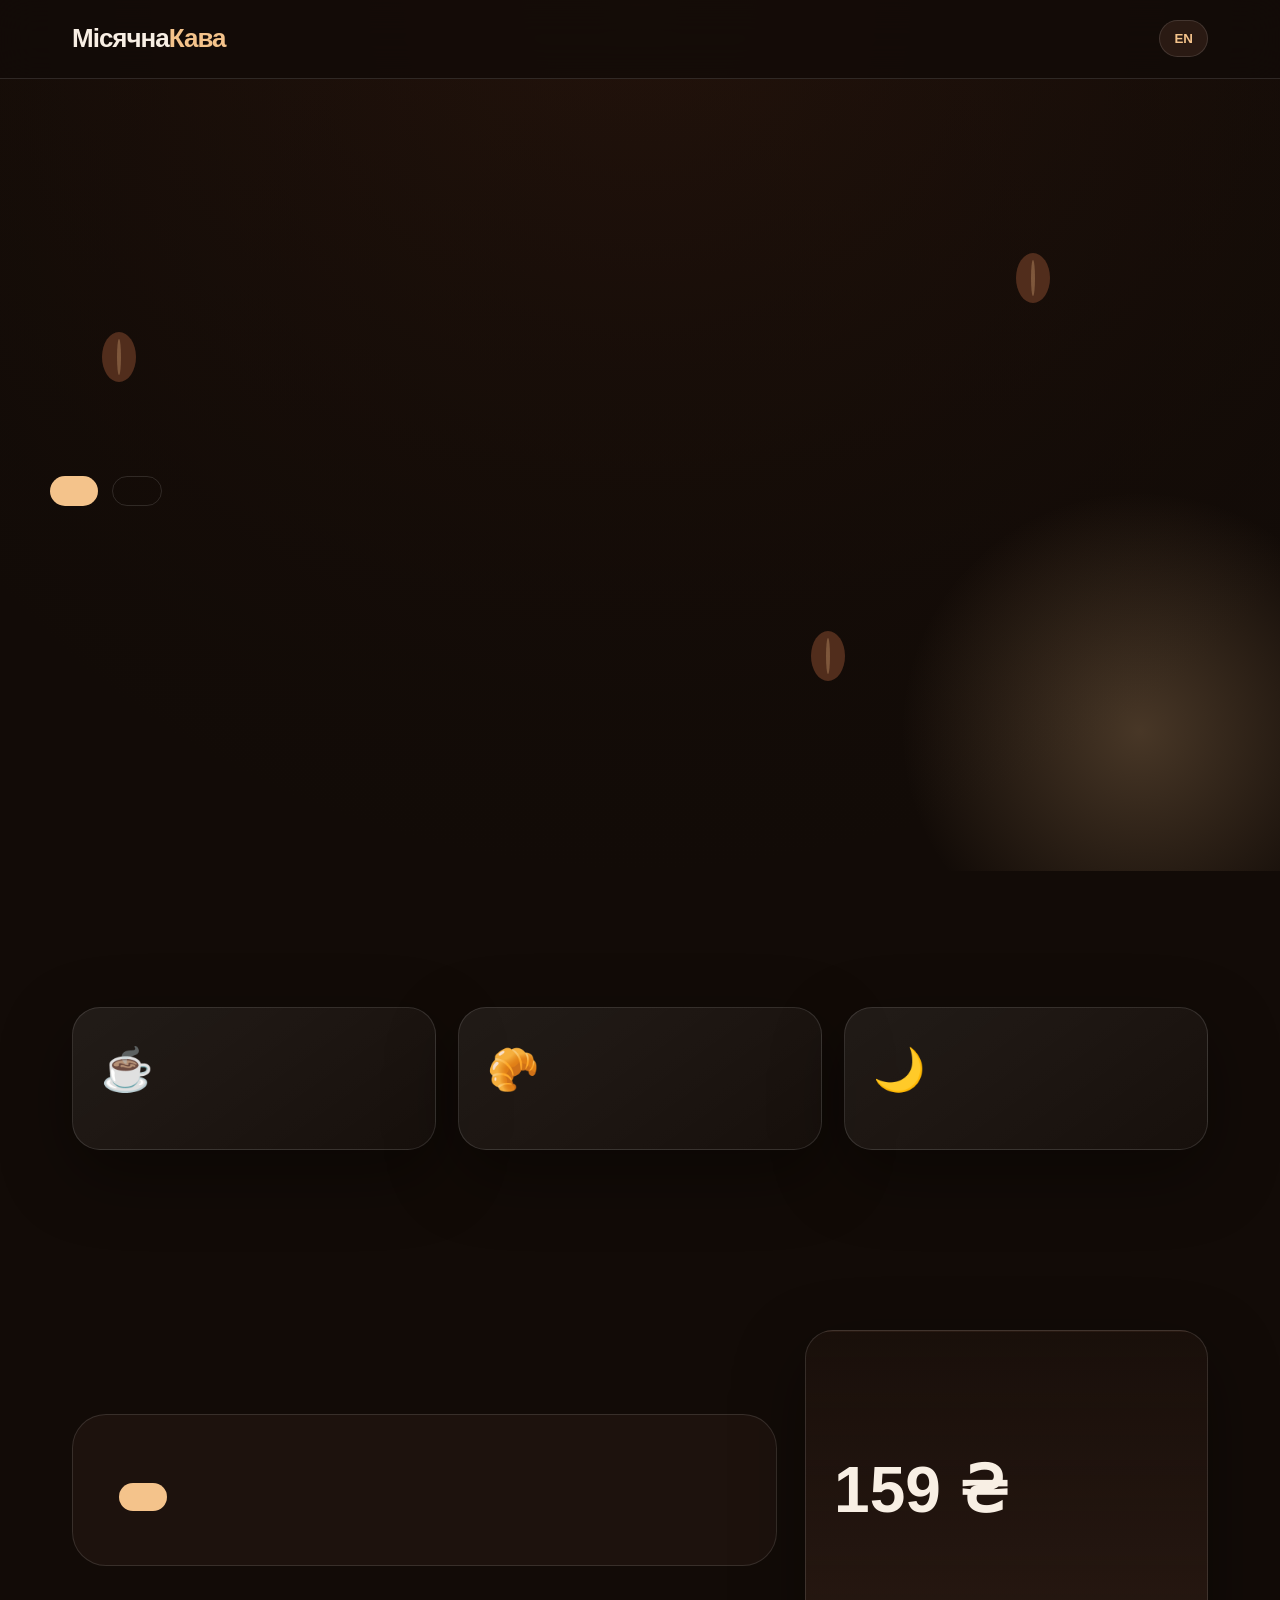
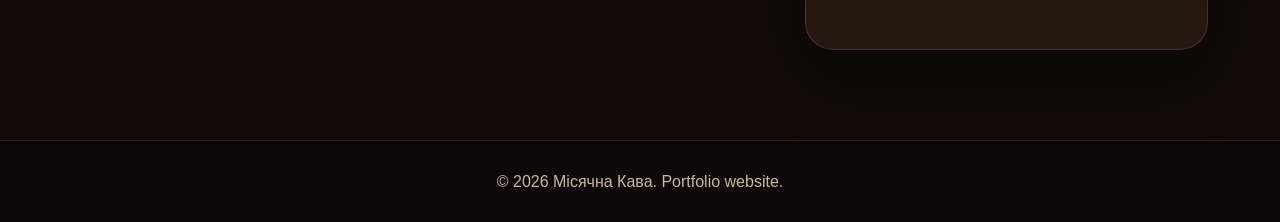
==== index.html @ 105dfdf9 "first commit" ====
<!DOCTYPE html>
<html lang="uk">
<head>
  <meta charset="UTF-8" />
  <meta name="viewport" content="width=device-width, initial-scale=1.0" />
  <title>Місячна Кава</title>
  <link rel="stylesheet" href="css/style.css" />
</head>
<body>

<div class="page-loader">
  <div class="cup"></div>
  <p data-ua="Готуємо каву..." data-en="Brewing coffee...">Готуємо каву...</p>
</div>

<header class="header">
  <nav class="navbar">
    <a href="index.html" class="logo">Місячна<span>Кава</span></a>

    <div class="nav-actions">
      <button class="lang-btn" id="langToggle">EN</button>

      <button class="burger" id="burger">
        <span></span><span></span><span></span>
      </button>
    </div>

    <ul class="nav-links" id="navLinks">
      <li><a href="index.html" class="active" data-ua="Головна" data-en="Home">Головна</a></li>
      <li><a href="menu.html" data-ua="Меню" data-en="Menu">Меню</a></li>
      <li><a href="about.html" data-ua="Про нас" data-en="About">Про нас</a></li>
    </ul>
  </nav>
</header>

<section class="hero">
  <div class="floating-bean bean-1"></div>
  <div class="floating-bean bean-2"></div>
  <div class="floating-bean bean-3"></div>

  <div class="hero-content reveal">
    <p class="subtitle" data-ua="Авторська кав’ярня" data-en="Artisan Coffee House">Авторська кав’ярня</p>
    <h1 data-ua="Кава, яка робить день теплішим" data-en="Coffee that makes your day warmer">
      Кава, яка робить день теплішим
    </h1>
    <p data-ua="Місячна Кава — це вигадана затишна кав’ярня з великим меню, авторськими напоями, десертами та атмосферою вечірнього міста."
       data-en="Moon Coffee is a fictional cozy café with a large menu, signature drinks, desserts and warm city vibes.">
      Місячна Кава — це вигадана затишна кав’ярня з великим меню, авторськими напоями, десертами та атмосферою вечірнього міста.
    </p>

    <div class="hero-buttons">
      <a href="menu.html" class="btn primary" data-ua="Переглянути меню" data-en="View Menu">Переглянути меню</a>
      <a href="about.html" class="btn secondary" data-ua="Дізнатись більше" data-en="Learn More">Дізнатись більше</a>
    </div>
  </div>
</section>

<section class="section">
  <div class="section-title reveal">
    <p data-ua="Чому нас люблять" data-en="Why people love us">Чому нас люблять</p>
    <h2 data-ua="Не просто кава — маленький ритуал" data-en="Not just coffee — a small ritual">
      Не просто кава — маленький ритуал
    </h2>
  </div>

  <div class="cards">
    <div class="card reveal">
      <div class="icon">☕</div>
      <h3 data-ua="Авторські напої" data-en="Signature Drinks">Авторські напої</h3>
      <p data-ua="Лате, раф, матча, холодні напої та сезонні кавові експерименти."
         data-en="Lattes, raf coffee, matcha, cold drinks and seasonal coffee experiments.">
        Лате, раф, матча, холодні напої та сезонні кавові експерименти.
      </p>
    </div>

    <div class="card reveal">
      <div class="icon">🥐</div>
      <h3 data-ua="Свіжа випічка" data-en="Fresh Bakery">Свіжа випічка</h3>
      <p data-ua="Круасани, тарти, брауні, чизкейки та печиво власного приготування."
         data-en="Croissants, tarts, brownies, cheesecakes and homemade cookies.">
        Круасани, тарти, брауні, чизкейки та печиво власного приготування.
      </p>
    </div>

    <div class="card reveal">
      <div class="icon">🌙</div>
      <h3 data-ua="Атмосфера" data-en="Atmosphere">Атмосфера</h3>
      <p data-ua="Тепле світло, рослини, спокійна музика і місце, де хочеться залишитись."
         data-en="Warm lights, plants, calm music and a place you want to stay in.">
        Тепле світло, рослини, спокійна музика і місце, де хочеться залишитись.
      </p>
    </div>
  </div>
</section>

<section class="highlight section reveal">
  <div class="highlight-text">
    <p class="subtitle" data-ua="Напій дня" data-en="Drink of the day">Напій дня</p>
    <h2 data-ua="Карамельний місячний лате" data-en="Caramel Moon Latte">Карамельний місячний лате</h2>
    <p data-ua="Еспресо, ніжне молоко, карамель, ванільна пінка та трішки магії для красивого ранку."
       data-en="Espresso, soft milk, caramel, vanilla foam and a little magic for a beautiful morning.">
      Еспресо, ніжне молоко, карамель, ванільна пінка та трішки магії для красивого ранку.
    </p>
    <a href="menu.html" class="btn primary" data-ua="Хочу побачити меню" data-en="Explore Menu">Хочу побачити меню</a>
  </div>

  <div class="highlight-box">
    <span data-ua="Хіт продажів" data-en="Best Seller">Хіт продажів</span>
    <h3>159 ₴</h3>
    <p data-ua="Карамель • Ваніль • Еспресо" data-en="Caramel • Vanilla • Espresso">Карамель • Ваніль • Еспресо</p>
  </div>
</section>

<footer class="footer">
  <p>© 2026 Місячна Кава. Portfolio website.</p>
</footer>

<script src="js/script.js"></script>
</body>
</html>
---- css/style.css ----
* {
  margin: 0;
  padding: 0;
  box-sizing: border-box;
}

:root {
  --bg: #120b07;
  --bg-soft: #1d120d;
  --card: #2a1a13;
  --coffee: #c7834c;
  --coffee-light: #f4c38b;
  --cream: #fff4df;
  --text: #f8efe4;
  --muted: #c9b8a4;
  --border: rgba(255, 255, 255, 0.12);
  --shadow: 0 24px 70px rgba(0, 0, 0, 0.38);
}

html {
  scroll-behavior: smooth;
}

body {
  font-family: Arial, sans-serif;
  background: radial-gradient(circle at top, #2a160d 0%, var(--bg) 45%);
  color: var(--text);
  line-height: 1.6;
  overflow-x: hidden;
}

body.transitioning {
  overflow: hidden;
}

a {
  text-decoration: none;
  color: inherit;
}

img {
  width: 100%;
  display: block;
}

.page-loader {
  position: fixed;
  inset: 0;
  z-index: 9999;
  background: #120b07;
  display: flex;
  flex-direction: column;
  align-items: center;
  justify-content: center;
  transition: 0.65s ease;
}

.page-loader.hide {
  opacity: 0;
  visibility: hidden;
  pointer-events: none;
}

.cup {
  width: 70px;
  height: 54px;
  border: 4px solid var(--coffee-light);
  border-radius: 0 0 22px 22px;
  position: relative;
  animation: cupFloat 1.2s ease-in-out infinite;
}

.cup::before {
  content: "";
  position: absolute;
  right: -24px;
  top: 10px;
  width: 20px;
  height: 24px;
  border: 4px solid var(--coffee-light);
  border-left: none;
  border-radius: 0 15px 15px 0;
}

.cup::after {
  content: "";
  position: absolute;
  left: 13px;
  top: -28px;
  width: 10px;
  height: 22px;
  background: rgba(244, 195, 139, 0.5);
  border-radius: 20px;
  box-shadow: 18px -6px rgba(244, 195, 139, 0.35), 34px 2px rgba(244, 195, 139, 0.25);
  animation: steam 1.1s ease-in-out infinite;
}

.page-loader p {
  margin-top: 22px;
  color: var(--coffee-light);
  font-weight: 800;
}

@keyframes cupFloat {
  50% {
    transform: translateY(-8px);
  }
}

@keyframes steam {
  50% {
    transform: translateY(-8px);
    opacity: 0.4;
  }
}

.header {
  position: sticky;
  top: 0;
  z-index: 100;
  background: rgba(18, 11, 7, 0.86);
  backdrop-filter: blur(18px);
  border-bottom: 1px solid var(--border);
}

.navbar {
  max-width: 1180px;
  margin: 0 auto;
  padding: 18px 22px;
  display: flex;
  align-items: center;
  justify-content: space-between;
}

.logo {
  font-size: 26px;
  font-weight: 900;
  letter-spacing: -1px;
}

.logo span {
  color: var(--coffee-light);
}

.nav-links {
  display: flex;
  list-style: none;
  gap: 28px;
}

.nav-links a {
  color: var(--muted);
  font-weight: 700;
  transition: 0.3s;
}

.nav-links a:hover,
.nav-links a.active {
  color: var(--coffee-light);
}

.nav-actions {
  display: flex;
  align-items: center;
  gap: 10px;
  order: 3;
}

.lang-btn {
  border: 1px solid var(--border);
  background: var(--card);
  color: var(--coffee-light);
  padding: 10px 14px;
  border-radius: 999px;
  font-weight: 900;
  cursor: pointer;
  transition: 0.3s;
}

.lang-btn:hover {
  transform: translateY(-2px);
  background: rgba(244, 195, 139, 0.12);
}

.burger {
  display: none;
  width: 42px;
  height: 42px;
  border: 1px solid var(--border);
  background: var(--card);
  border-radius: 12px;
  cursor: pointer;
}

.burger span {
  display: block;
  width: 20px;
  height: 2px;
  background: var(--cream);
  margin: 5px auto;
  transition: 0.3s;
}

.hero {
  min-height: 88vh;
  display: flex;
  align-items: center;
  padding: 90px 22px;
  position: relative;
  overflow: hidden;
  background:
    linear-gradient(rgba(18, 11, 7, 0.35), rgba(18, 11, 7, 0.95)),
    url("https://images.unsplash.com/photo-1495474472287-4d71bcdd2085?auto=format&fit=crop&w=1800&q=80");
  background-size: cover;
  background-position: center;
}

.hero::after {
  content: "";
  position: absolute;
  width: 520px;
  height: 520px;
  right: -120px;
  bottom: -120px;
  background: radial-gradient(circle, rgba(244,195,139,0.24), transparent 65%);
}

.hero-content {
  max-width: 1180px;
  margin: 0 auto;
  width: 100%;
  position: relative;
  z-index: 2;
}

.subtitle {
  color: var(--coffee-light);
  text-transform: uppercase;
  letter-spacing: 2px;
  font-size: 14px;
  font-weight: 800;
  margin-bottom: 12px;
}

.hero h1 {
  max-width: 780px;
  font-size: clamp(46px, 8vw, 92px);
  line-height: 0.95;
  letter-spacing: -4px;
  margin-bottom: 24px;
}

.hero p {
  max-width: 620px;
  color: var(--muted);
  font-size: 18px;
}

.hero-buttons {
  display: flex;
  flex-wrap: wrap;
  gap: 14px;
  margin-top: 32px;
}

.btn {
  display: inline-flex;
  align-items: center;
  justify-content: center;
  padding: 14px 24px;
  border-radius: 999px;
  font-weight: 900;
  transition: 0.3s;
}

.btn.primary {
  background: var(--coffee-light);
  color: #241208;
}

.btn.primary:hover {
  transform: translateY(-3px);
  box-shadow: 0 16px 35px rgba(244, 195, 139, 0.25);
}

.btn.secondary {
  border: 1px solid var(--border);
  color: var(--cream);
}

.btn.secondary:hover {
  background: rgba(255, 255, 255, 0.08);
}

.floating-bean {
  position: absolute;
  width: 34px;
  height: 50px;
  background: #5c3320;
  border-radius: 50%;
  z-index: 1;
  opacity: 0.85;
  animation: floatBean 5s ease-in-out infinite;
}

.floating-bean::after {
  content: "";
  position: absolute;
  left: 15px;
  top: 7px;
  width: 4px;
  height: 36px;
  background: rgba(244, 195, 139, 0.35);
  border-radius: 50%;
}

.bean-1 {
  top: 22%;
  right: 18%;
}

.bean-2 {
  bottom: 24%;
  right: 34%;
  animation-delay: 1s;
}

.bean-3 {
  top: 32%;
  left: 8%;
  animation-delay: 2s;
}

@keyframes floatBean {
  50% {
    transform: translateY(-20px) rotate(16deg);
  }
}

.section {
  max-width: 1180px;
  margin: 0 auto;
  padding: 90px 22px;
}

.section-title {
  text-align: center;
  margin-bottom: 46px;
}

.section-title p {
  color: var(--coffee-light);
  text-transform: uppercase;
  letter-spacing: 2px;
  font-size: 13px;
  font-weight: 800;
}

.section-title h2,
.highlight-text h2,
.about-text h2 {
  font-size: clamp(34px, 5vw, 58px);
  line-height: 1;
  letter-spacing: -2px;
  margin-top: 10px;
}

.cards {
  display: grid;
  grid-template-columns: repeat(3, 1fr);
  gap: 22px;
}

.card,
.contact-card,
.stat,
.about-panel,
.highlight-box {
  background: linear-gradient(145deg, rgba(255,255,255,0.07), rgba(255,255,255,0.025));
  border: 1px solid var(--border);
  border-radius: 28px;
  padding: 28px;
  box-shadow: var(--shadow);
}

.icon {
  font-size: 42px;
  margin-bottom: 18px;
}

.card h3,
.contact-card h3 {
  font-size: 22px;
  margin-bottom: 10px;
}

.card p,
.contact-card p,
.about-text p,
.highlight-text p {
  color: var(--muted);
}

.highlight {
  display: grid;
  grid-template-columns: 1.4fr 0.8fr;
  gap: 28px;
  align-items: center;
}

.highlight-text {
  background: var(--bg-soft);
  border: 1px solid var(--border);
  border-radius: 34px;
  padding: 46px;
}

.highlight-text p {
  margin: 22px 0;
  max-width: 620px;
}

.highlight-box {
  min-height: 320px;
  display: flex;
  flex-direction: column;
  justify-content: center;
  background:
    linear-gradient(rgba(42, 26, 19, 0.32), rgba(42, 26, 19, 0.88)),
    url("https://images.unsplash.com/photo-1517701604599-bb29b565090c?auto=format&fit=crop&w=900&q=80");
  background-size: cover;
  background-position: center;
}

.highlight-box span {
  color: var(--coffee-light);
  font-weight: 900;
  text-transform: uppercase;
  letter-spacing: 2px;
}

.highlight-box h3 {
  font-size: 64px;
  margin: 12px 0;
}

.page-hero {
  padding: 115px 22px;
  text-align: center;
  background:
    linear-gradient(rgba(18, 11, 7, 0.55), rgba(18, 11, 7, 0.95)),
    url("https://images.unsplash.com/photo-1509042239860-f550ce710b93?auto=format&fit=crop&w=1800&q=80");
  background-size: cover;
  background-position: center;
}

.menu-bg {
  background:
    linear-gradient(rgba(18, 11, 7, 0.5), rgba(18, 11, 7, 0.95)),
    url("https://images.unsplash.com/photo-1442512595331-e89e73853f31?auto=format&fit=crop&w=1800&q=80");
  background-size: cover;
  background-position: center;
}

.about-bg {
  background:
    linear-gradient(rgba(18, 11, 7, 0.5), rgba(18, 11, 7, 0.95)),
    url("https://images.unsplash.com/photo-1554118811-1e0d58224f24?auto=format&fit=crop&w=1800&q=80");
  background-size: cover;
  background-position: center;
}

.page-hero h1 {
  font-size: clamp(46px, 7vw, 84px);
  letter-spacing: -3px;
}

.page-hero p {
  color: var(--muted);
  max-width: 650px;
  margin: 16px auto 0;
  font-size: 18px;
}

.menu-tabs {
  display: flex;
  justify-content: center;
  flex-wrap: wrap;
  gap: 12px;
  margin-bottom: 42px;
}

.tab-btn {
  border: 1px solid var(--border);
  background: var(--card);
  color: var(--muted);
  padding: 12px 18px;
  border-radius: 999px;
  cursor: pointer;
  font-weight: 900;
  transition: 0.3s;
}

.tab-btn:hover,
.tab-btn.active {
  color: #241208;
  background: var(--coffee-light);
}

.product-grid {
  display: grid;
  grid-template-columns: repeat(3, 1fr);
  gap: 22px;
}

.product-card {
  background: linear-gradient(145deg, rgba(255,255,255,0.07), rgba(255,255,255,0.025));
  border: 1px solid var(--border);
  border-radius: 30px;
  overflow: hidden;
  box-shadow: var(--shadow);
  transition: 0.35s;
}

.product-card.hide {
  display: none;
}

.product-card:hover {
  transform: translateY(-8px);
  border-color: rgba(244, 195, 139, 0.55);
}

.product-card img {
  height: 230px;
  object-fit: cover;
}

.product-info {
  padding: 22px;
}

.tag {
  display: inline-block;
  padding: 6px 12px;
  background: rgba(244, 195, 139, 0.12);
  color: var(--coffee-light);
  border: 1px solid rgba(244, 195, 139, 0.25);
  border-radius: 999px;
  font-size: 12px;
  font-weight: 900;
  margin-bottom: 12px;
}

.product-info h3 {
  font-size: 22px;
  line-height: 1.15;
  margin-bottom: 10px;
}

.product-info p {
  color: var(--muted);
  margin-bottom: 18px;
}

.product-info strong {
  color: var(--coffee-light);
  font-size: 24px;
}

.about-section {
  display: grid;
  grid-template-columns: 1.2fr 0.8fr;
  gap: 28px;
  align-items: start;
}

.about-text {
  background: var(--bg-soft);
  border: 1px solid var(--border);
  border-radius: 34px;
  padding: 42px;
}

.about-text p {
  margin-top: 18px;
}

.about-panel h3 {
  font-size: 28px;
  margin-bottom: 24px;
}

.about-panel ul {
  list-style: none;
}

.about-panel li {
  display: flex;
  justify-content: space-between;
  gap: 16px;
  padding: 18px 0;
  border-bottom: 1px solid var(--border);
}

.about-panel li:last-child {
  border-bottom: none;
}

.about-panel span {
  color: var(--muted);
}

.about-panel strong {
  color: var(--coffee-light);
}

.stats {
  display: grid;
  grid-template-columns: repeat(4, 1fr);
  gap: 18px;
  padding-top: 20px;
}

.stat {
  text-align: center;
}

.stat h3 {
  font-size: 48px;
  color: var(--coffee-light);
}

.stat p {
  color: var(--muted);
  font-weight: 800;
}

.contact-map {
  display: grid;
  grid-template-columns: 0.8fr 1.2fr;
  gap: 22px;
}

.contact-card h3 {
  margin-top: 20px;
}

.contact-card h3:first-child {
  margin-top: 0;
}

.map {
  min-height: 380px;
  border-radius: 30px;
  overflow: hidden;
  border: 1px solid var(--border);
  box-shadow: var(--shadow);
}

.map iframe {
  width: 100%;
  height: 100%;
  border: 0;
  filter: sepia(25%) saturate(80%) brightness(85%);
}

.footer {
  padding: 28px 22px;
  text-align: center;
  color: var(--muted);
  border-top: 1px solid var(--border);
  background: #0d0705;
}

.reveal {
  opacity: 0;
  transform: translateY(28px);
  transition: 0.75s ease;
}

.reveal.show {
  opacity: 1;
  transform: translateY(0);
}

@media (max-width: 950px) {
  .cards,
  .product-grid,
  .stats,
  .highlight,
  .about-section,
  .contact-map {
    grid-template-columns: 1fr 1fr;
  }

  .hero h1 {
    letter-spacing: -2px;
  }
}

@media (max-width: 720px) {
  .burger {
    display: block;
  }

  .navbar {
    position: relative;
  }

  .nav-links {
    position: absolute;
    top: 78px;
    left: 18px;
    right: 18px;
    display: none;
    flex-direction: column;
    gap: 0;
    padding: 16px;
    background: var(--card);
    border: 1px solid var(--border);
    border-radius: 22px;
    box-shadow: var(--shadow);
  }

  .nav-links.show {
    display: flex;
  }

  .nav-links a {
    display: block;
    padding: 14px;
  }

  .hero {
    min-height: 78vh;
    padding-top: 90px;
  }

  .hero p,
  .page-hero p {
    font-size: 16px;
  }

  .section {
    padding: 64px 18px;
  }

  .cards,
  .product-grid,
  .stats,
  .highlight,
  .about-section,
  .contact-map {
    grid-template-columns: 1fr;
  }

  .highlight-text,
  .about-text {
    padding: 28px;
  }

  .product-card img {
    height: 220px;
  }

  .page-hero {
    padding: 90px 18px;
  }

  .about-panel li {
    flex-direction: column;
    gap: 4px;
  }

  .map {
    min-height: 320px;
  }

  .floating-bean {
    display: none;
  }
}

@media (max-width: 430px) {
  .navbar {
    padding: 16px;
  }

  .logo {
    font-size: 21px;
  }

  .hero h1 {
    font-size: 44px;
  }

  .hero-buttons {
    flex-direction: column;
  }

  .btn {
    width: 100%;
  }

  .card,
  .contact-card,
  .stat,
  .about-panel,
  .highlight-box {
    padding: 22px;
    border-radius: 22px;
  }

  .highlight-box h3 {
    font-size: 46px;
  }

  .menu-tabs {
    justify-content: flex-start;
  }
}
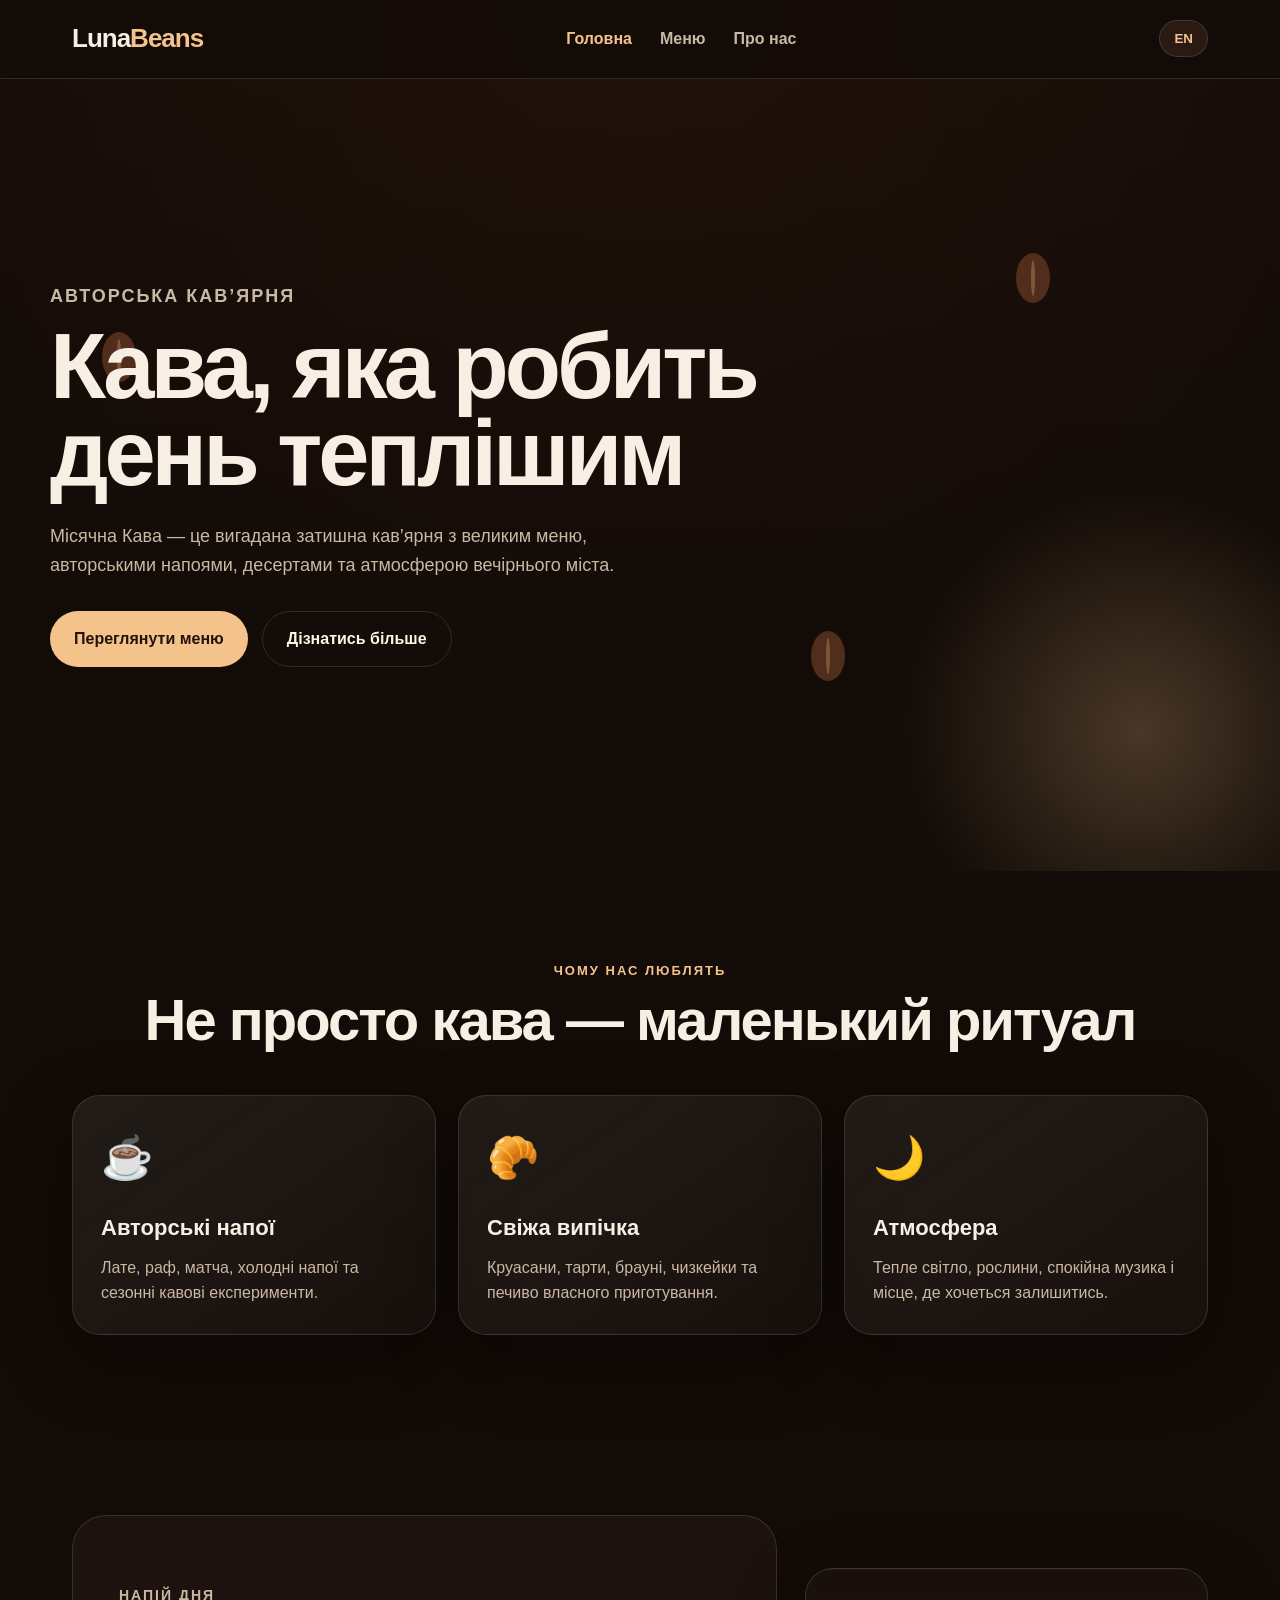
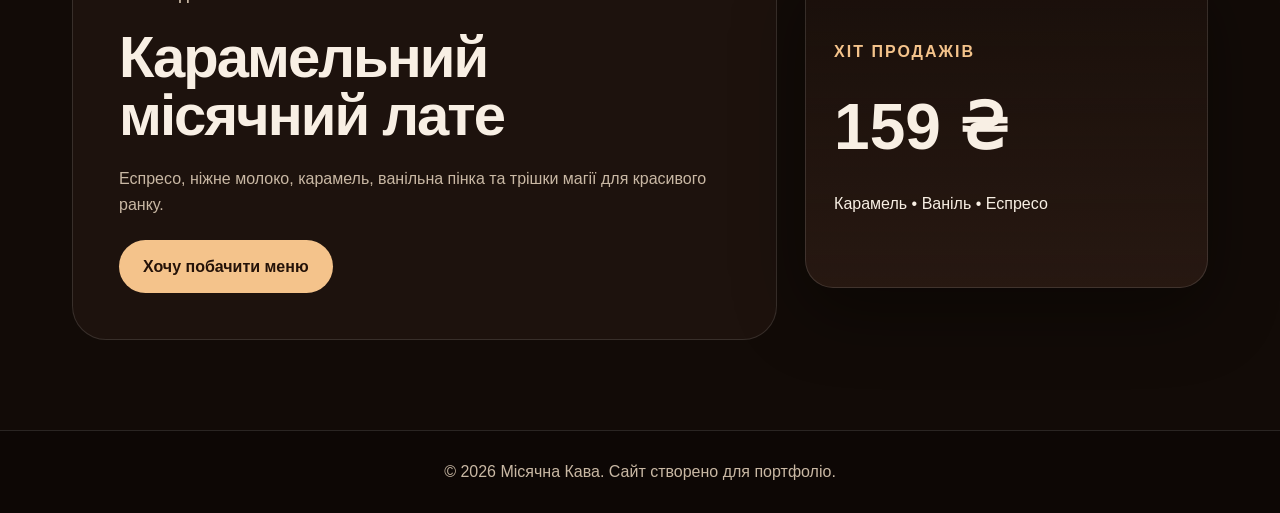
==== commit 9d271bdb: "дороби нормальну зміну мови на сайті" ====
--- a/index.html
+++ b/index.html
@@ -15,7 +15,7 @@
 
 <header class="header">
   <nav class="navbar">
-    <a href="index.html" class="logo">Місячна<span>Кава</span></a>
+    <a href="index.html" class="logo">Luna<span>Beans</span></a>
 
     <div class="nav-actions">
       <button class="lang-btn" id="langToggle">EN</button>
@@ -112,7 +112,11 @@
 </section>
 
 <footer class="footer">
-  <p>© 2026 Місячна Кава. Portfolio website.</p>
+  <p 
+    data-ua="© 2026 Місячна Кава. Сайт створено для портфоліо."
+    data-en="© 2026 Moon Coffee. Portfolio website.">
+    © 2026 Місячна Кава. Сайт створено для портфоліо.
+  </p>
 </footer>
 
 <script src="js/script.js"></script>
